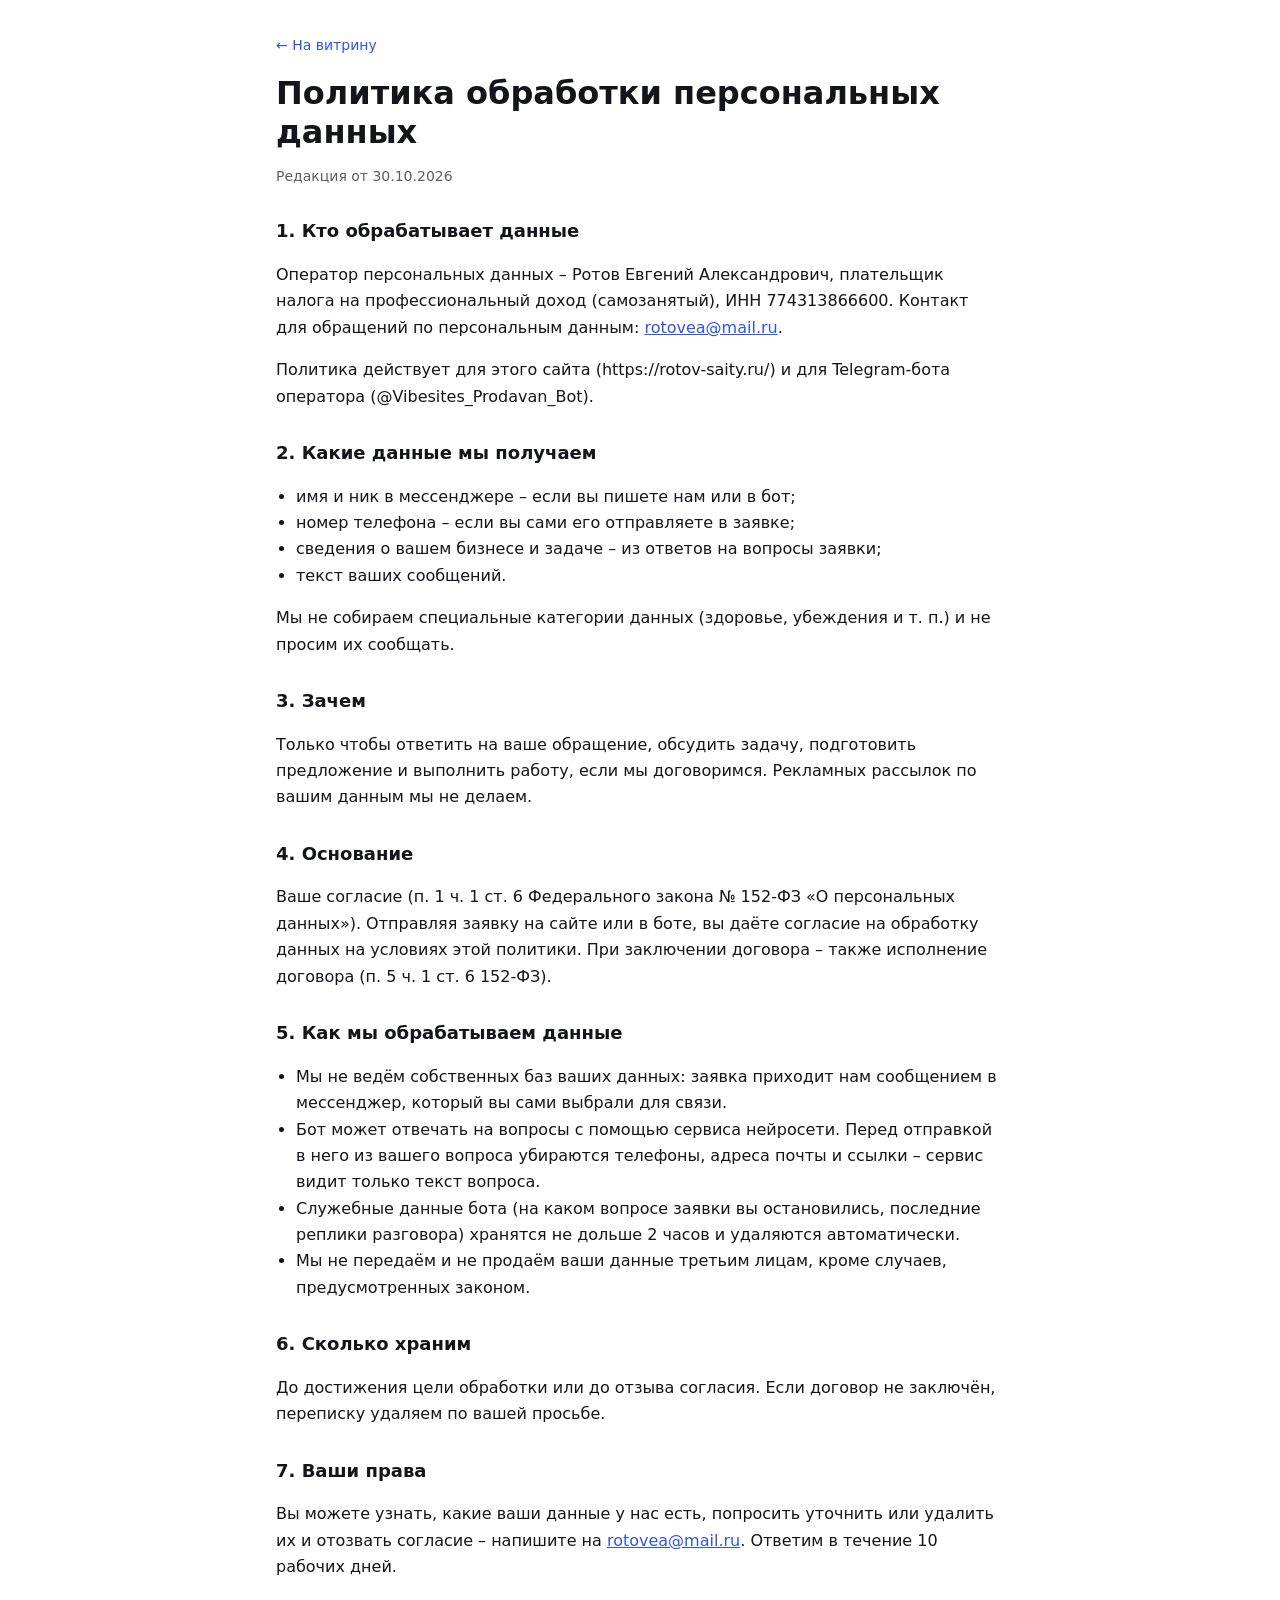
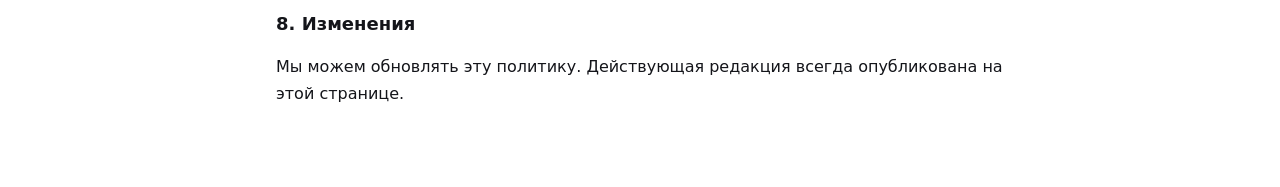
==== politika.html @ 38845d1c "Политика обработки персональных данных" ====
<!doctype html>
<html lang="ru">
<head>
<meta charset="utf-8">
<meta name="viewport" content="width=device-width, initial-scale=1">
<title>Политика обработки персональных данных – Евгений Ротов</title>
<meta name="robots" content="noindex">
<style>
:root{--accent:#2F54EB; --ink:#14151A; --soft:#F1F3FA; --line:#E7E8EE; --ink-2:#5B5D68}
*{box-sizing:border-box}
body{margin:0;background:#fff;color:var(--ink);font:400 16px/1.65 system-ui,-apple-system,"Segoe UI",Arial,sans-serif}
main{max-width:760px;margin:0 auto;padding:32px 16px 64px}
a{color:var(--accent)}
h1{font-size:clamp(24px,4vw,32px);line-height:1.2;margin:16px 0 6px}
h2{font-size:18px;margin:28px 0 8px}
p,li{color:var(--ink)}
.muted{color:var(--ink-2);font-size:14px}
.back{font-size:14px;text-decoration:none}
ul{padding-left:20px}
</style>
</head>
<body>
<main>
<a class="back" href="./">← На витрину</a>
<h1>Политика обработки персональных данных</h1>
<p class="muted">Редакция от 30.10.2026</p>

<h2>1. Кто обрабатывает данные</h2>
<p>Оператор персональных данных – Ротов Евгений Александрович, плательщик налога на профессиональный доход (самозанятый), ИНН 774313866600. Контакт для обращений по персональным данным: <a href="mailto:rotovea@mail.ru">rotovea@mail.ru</a>.</p>
<p>Политика действует для этого сайта (https://rotov-saity.ru/) и для Telegram-бота оператора (@Vibesites_Prodavan_Bot).</p>

<h2>2. Какие данные мы получаем</h2>
<ul>
<li>имя и ник в мессенджере – если вы пишете нам или в бот;</li>
<li>номер телефона – если вы сами его отправляете в заявке;</li>
<li>сведения о вашем бизнесе и задаче – из ответов на вопросы заявки;</li>
<li>текст ваших сообщений.</li>
</ul>
<p>Мы не собираем специальные категории данных (здоровье, убеждения и т. п.) и не просим их сообщать.</p>

<h2>3. Зачем</h2>
<p>Только чтобы ответить на ваше обращение, обсудить задачу, подготовить предложение и выполнить работу, если мы договоримся. Рекламных рассылок по вашим данным мы не делаем.</p>

<h2>4. Основание</h2>
<p>Ваше согласие (п. 1 ч. 1 ст. 6 Федерального закона № 152-ФЗ «О персональных данных»). Отправляя заявку на сайте или в боте, вы даёте согласие на обработку данных на условиях этой политики. При заключении договора – также исполнение договора (п. 5 ч. 1 ст. 6 152-ФЗ).</p>

<h2>5. Как мы обрабатываем данные</h2>
<ul>
<li>Мы не ведём собственных баз ваших данных: заявка приходит нам сообщением в мессенджер, который вы сами выбрали для связи.</li>
<li>Бот может отвечать на вопросы с помощью сервиса нейросети. Перед отправкой в него из вашего вопроса убираются телефоны, адреса почты и ссылки – сервис видит только текст вопроса.</li>
<li>Служебные данные бота (на каком вопросе заявки вы остановились, последние реплики разговора) хранятся не дольше 2 часов и удаляются автоматически.</li>
<li>Мы не передаём и не продаём ваши данные третьим лицам, кроме случаев, предусмотренных законом.</li>
</ul>

<h2>6. Сколько храним</h2>
<p>До достижения цели обработки или до отзыва согласия. Если договор не заключён, переписку удаляем по вашей просьбе.</p>

<h2>7. Ваши права</h2>
<p>Вы можете узнать, какие ваши данные у нас есть, попросить уточнить или удалить их и отозвать согласие – напишите на <a href="mailto:rotovea@mail.ru">rotovea@mail.ru</a>. Ответим в течение 10 рабочих дней.</p>

<h2>8. Изменения</h2>
<p>Мы можем обновлять эту политику. Действующая редакция всегда опубликована на этой странице.</p>
</main>
</body>
</html>
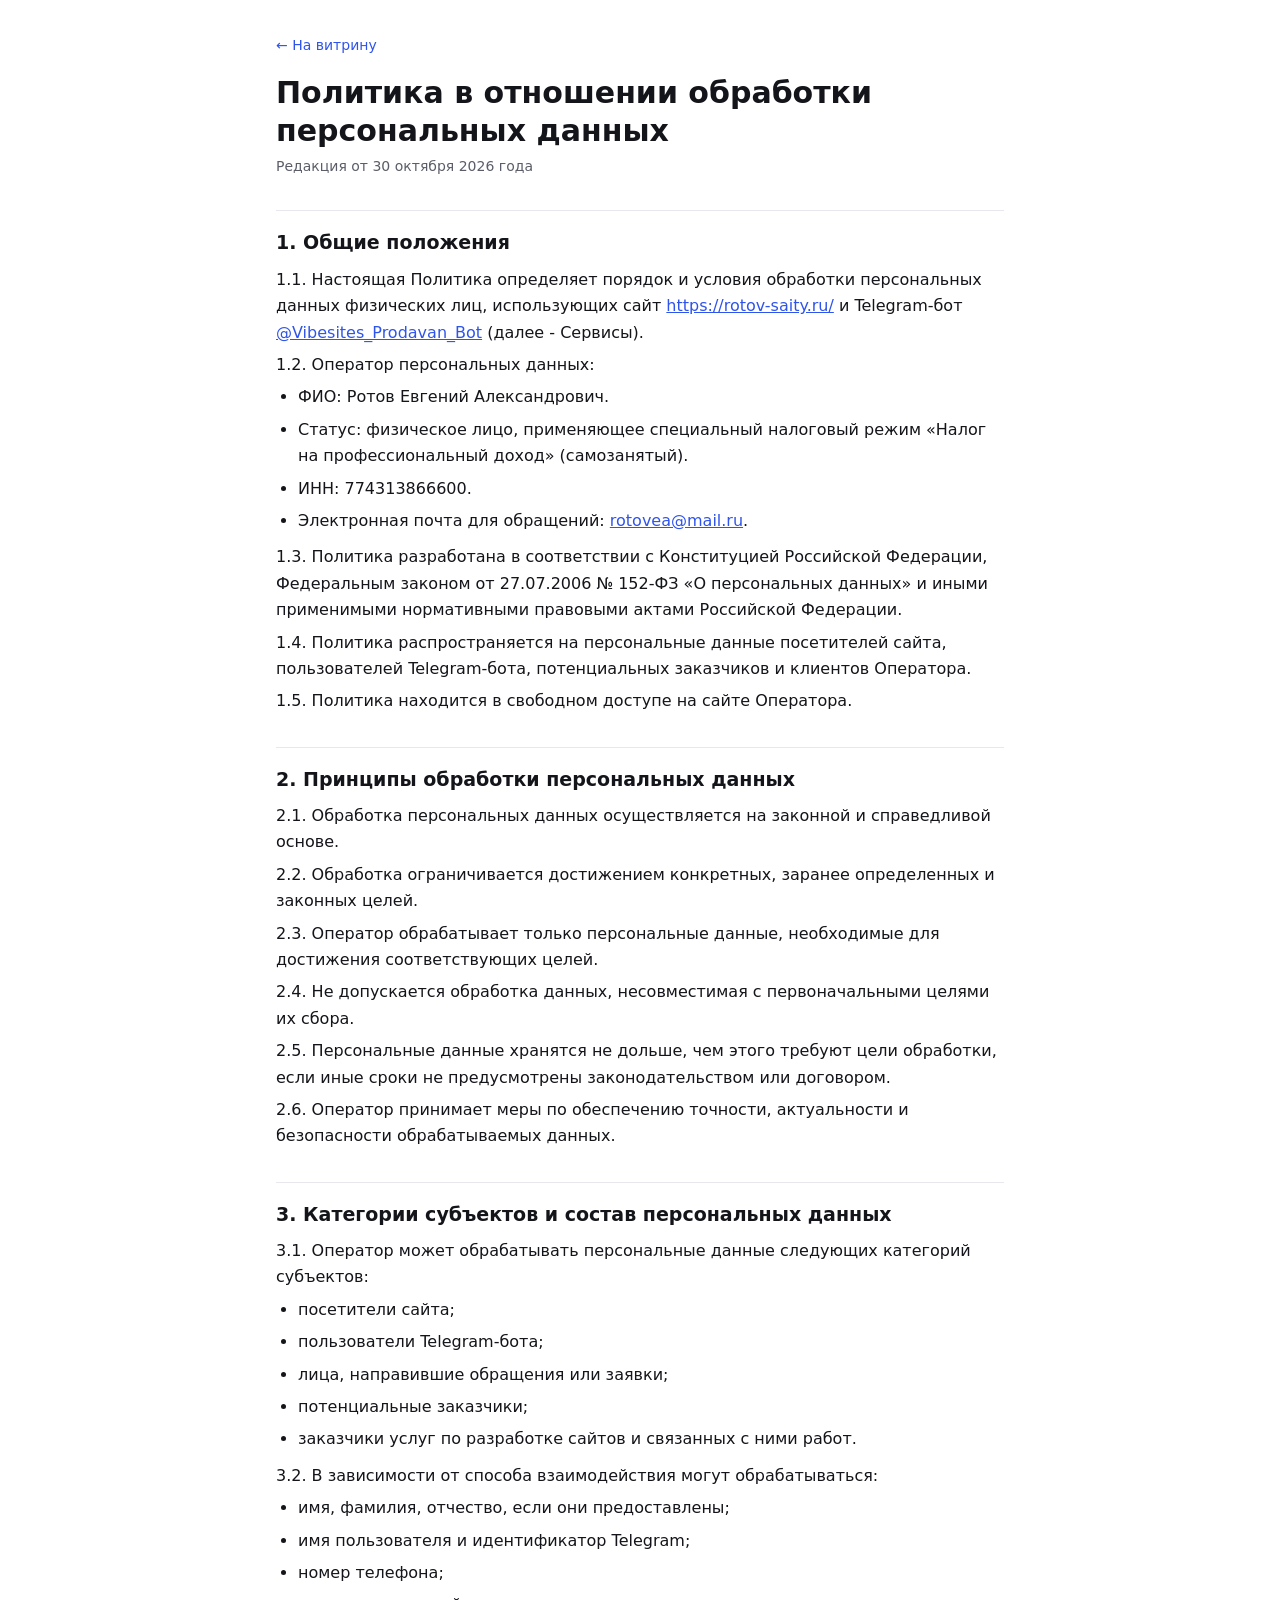
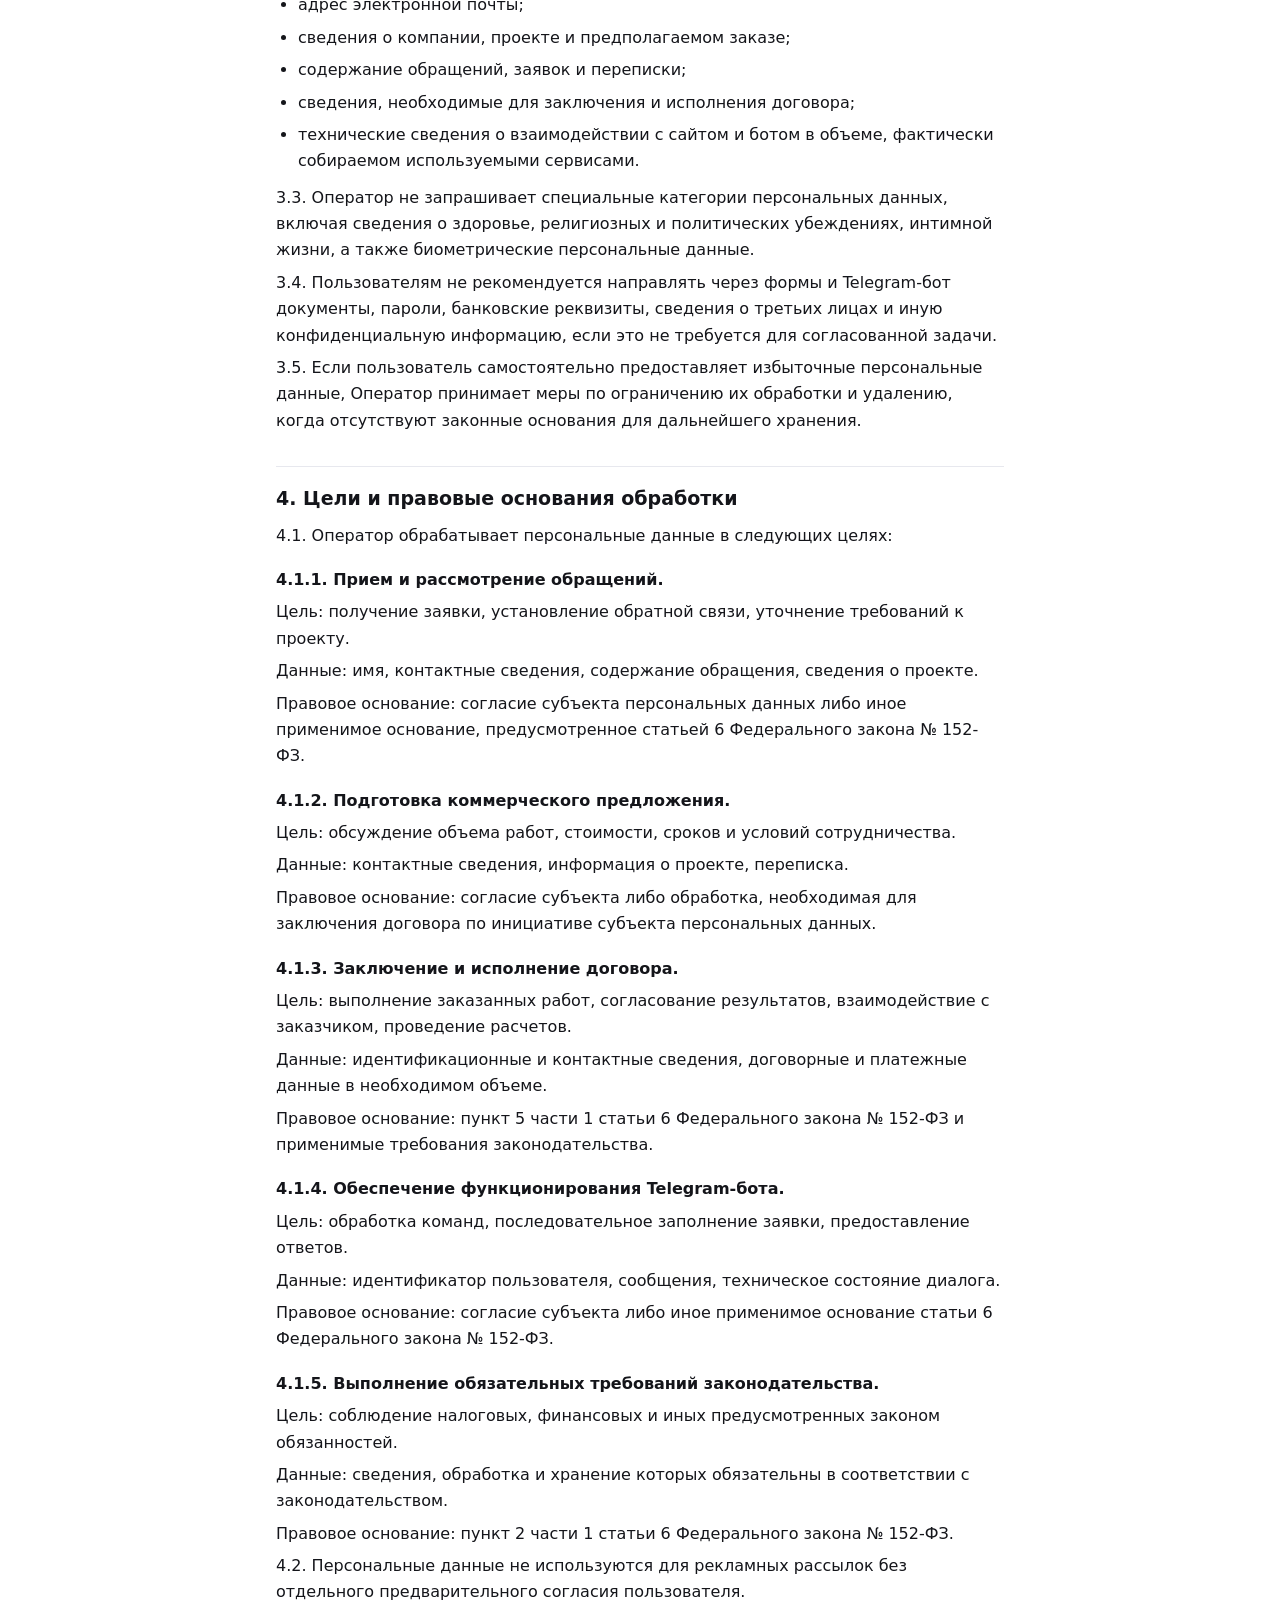
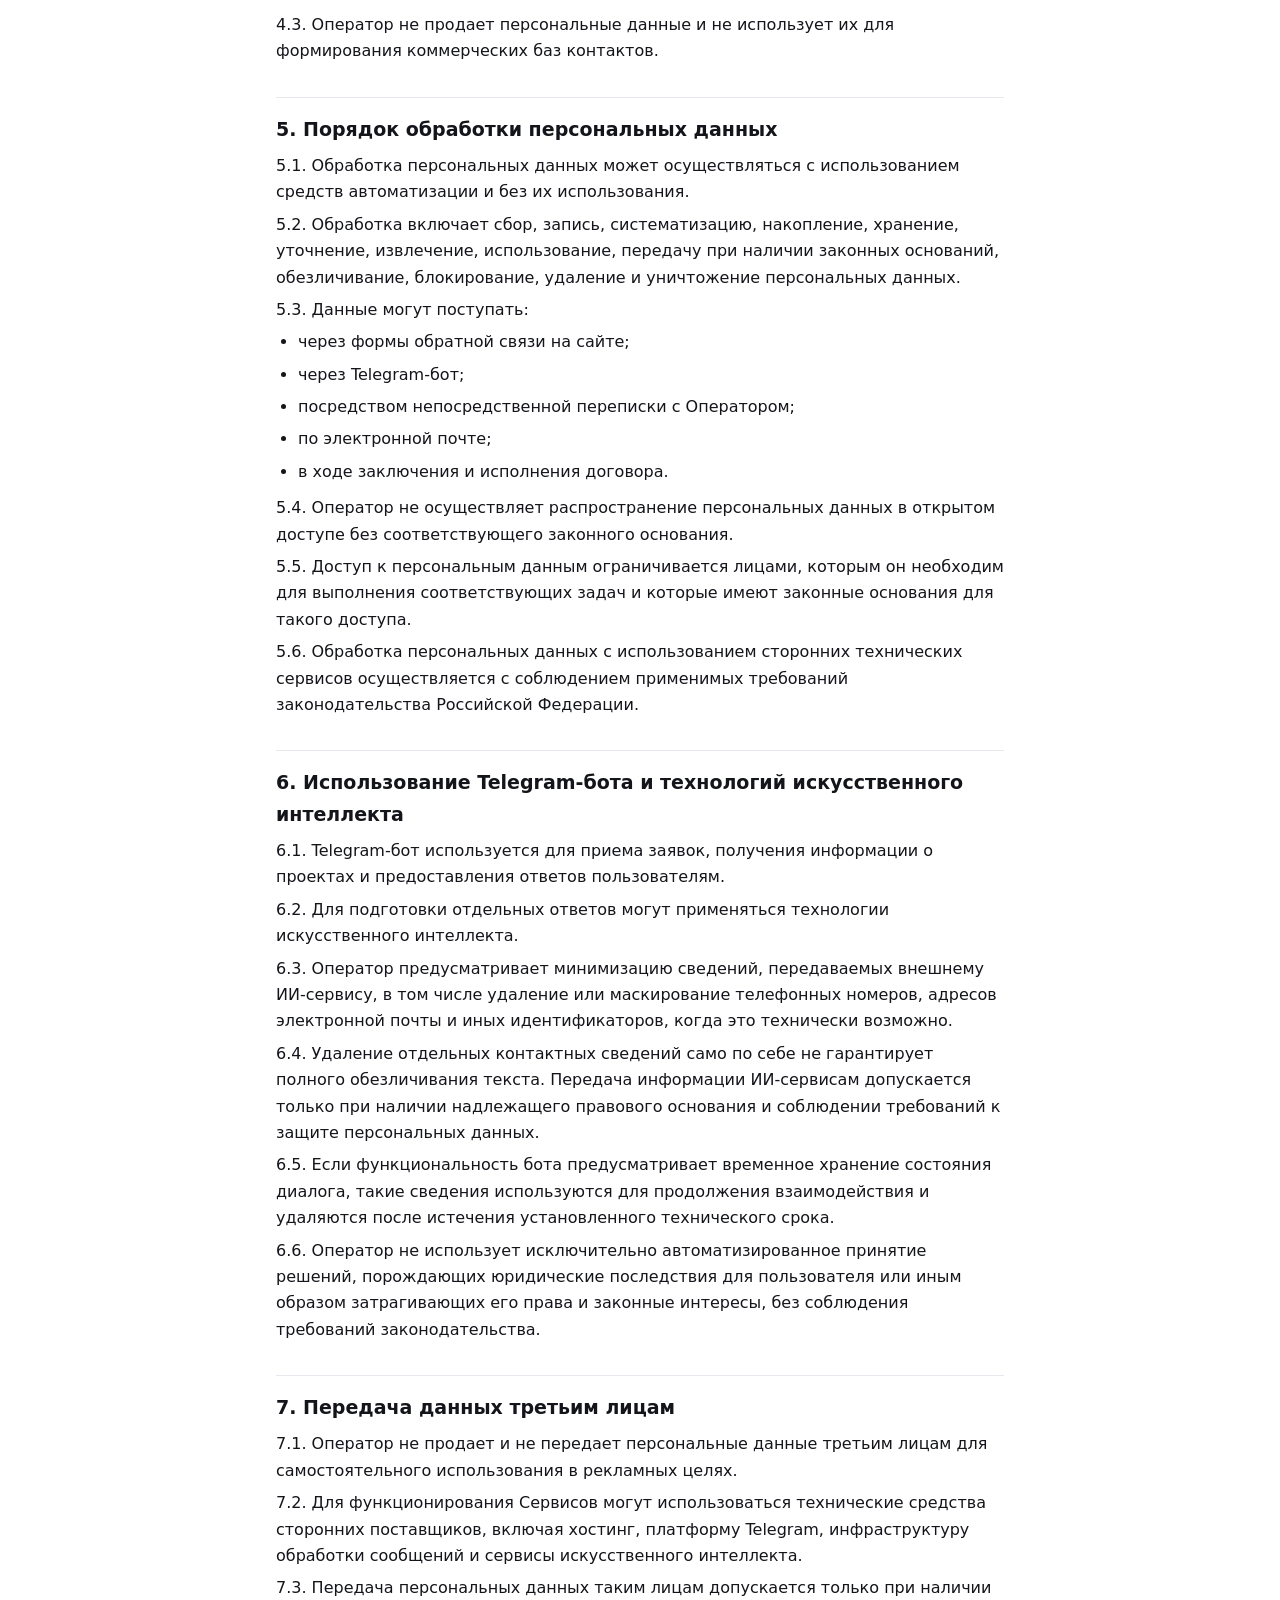
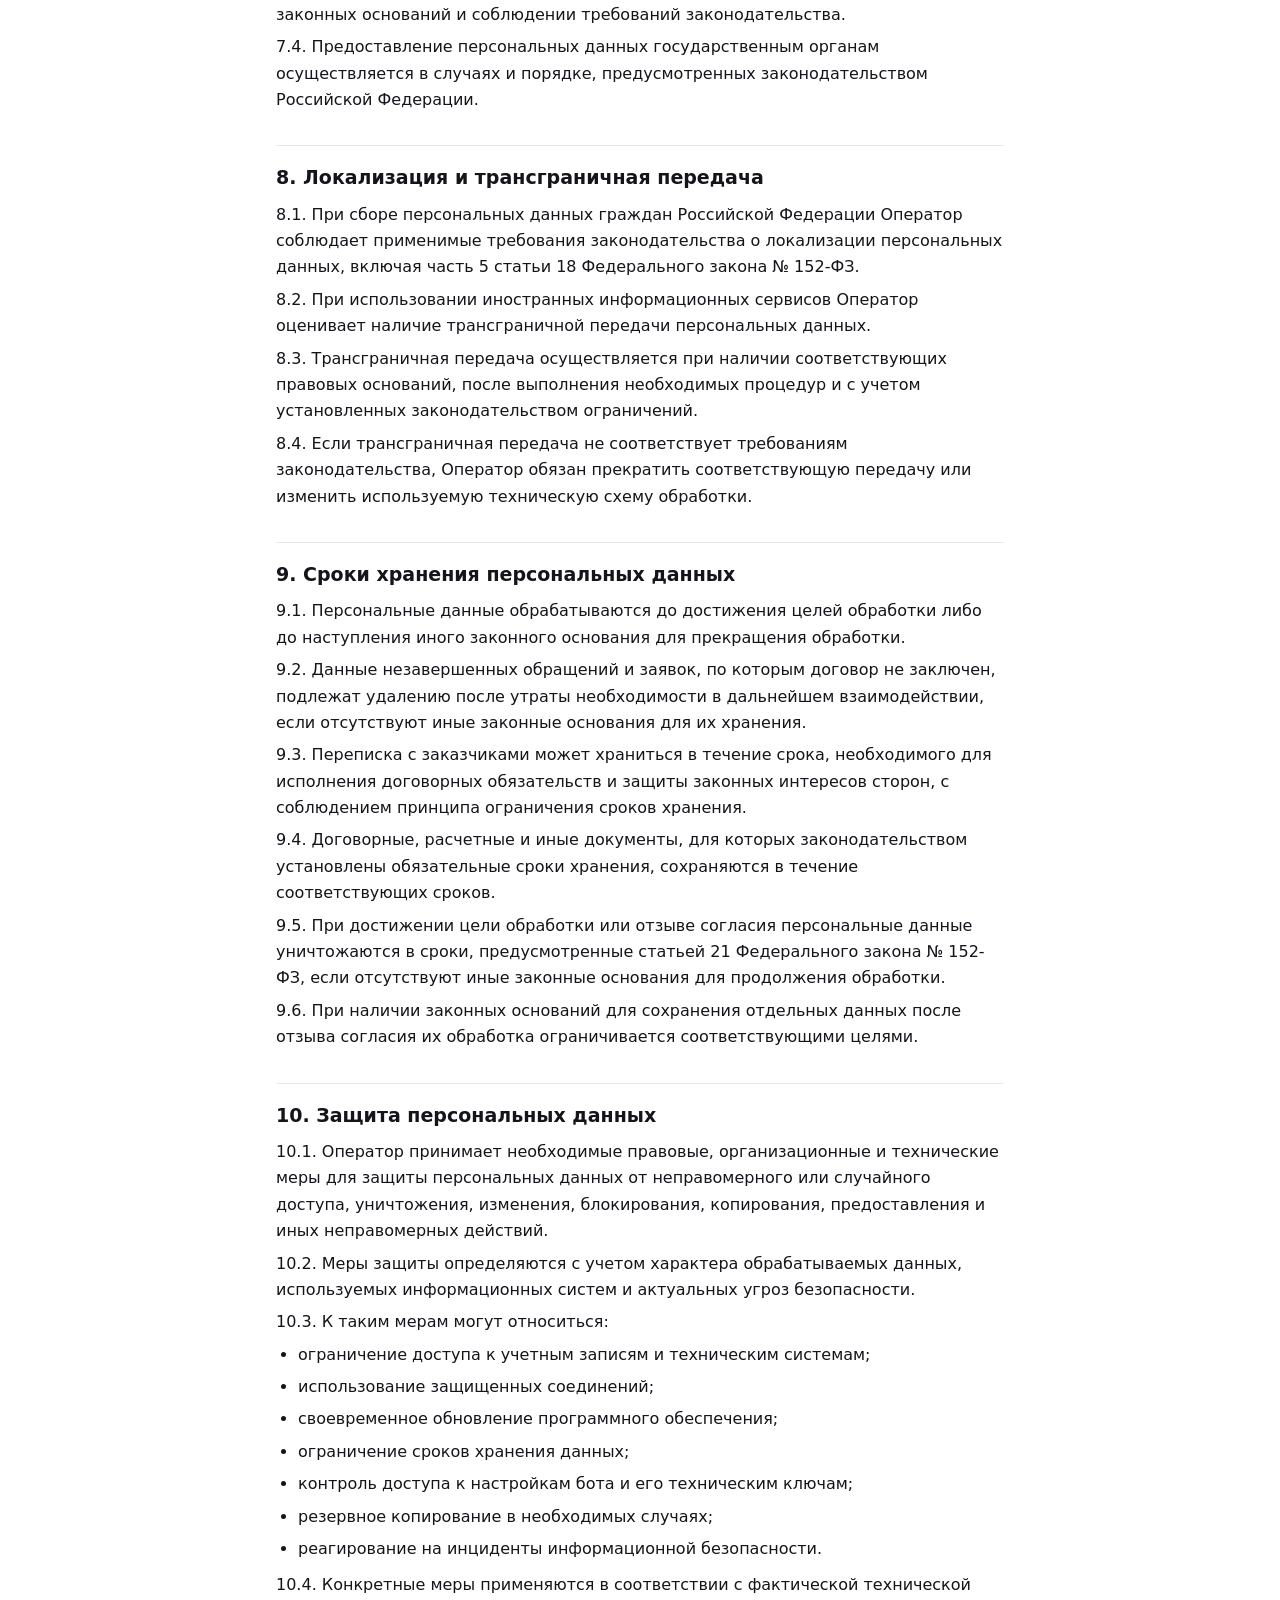
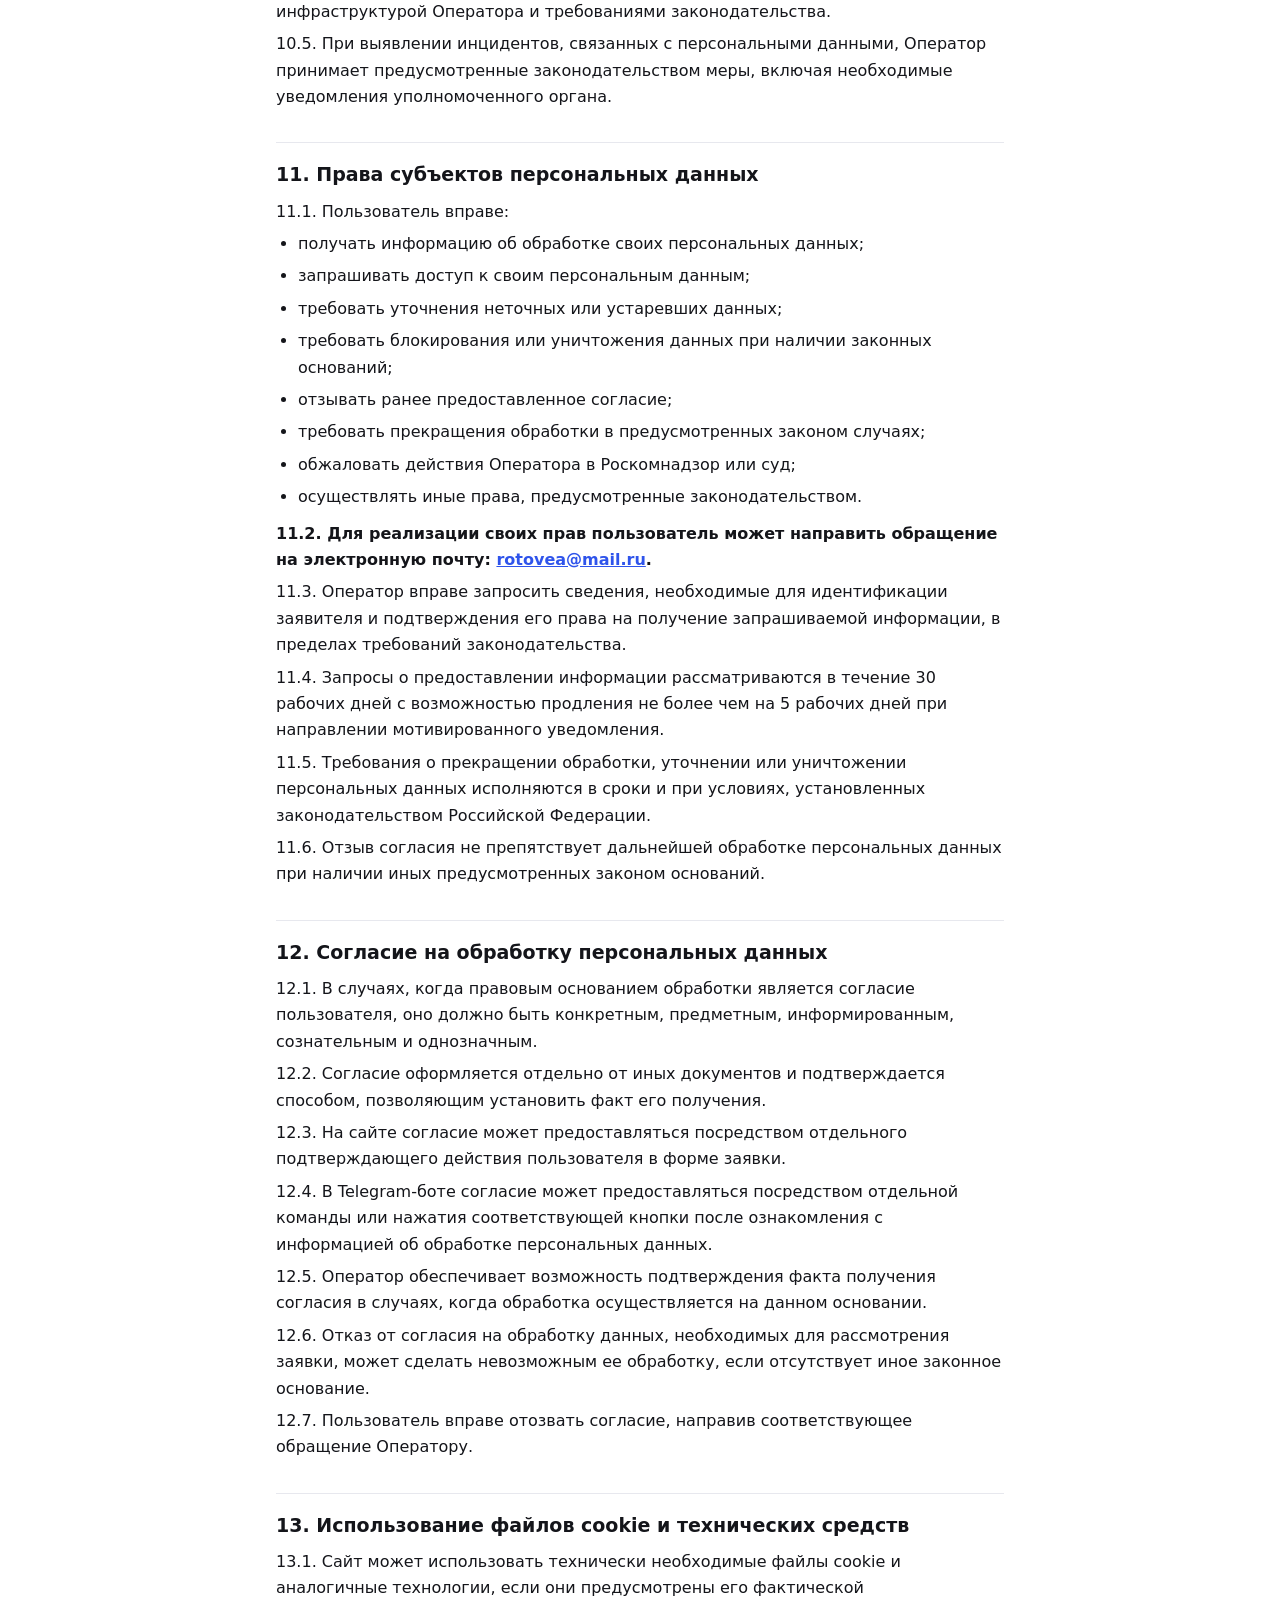
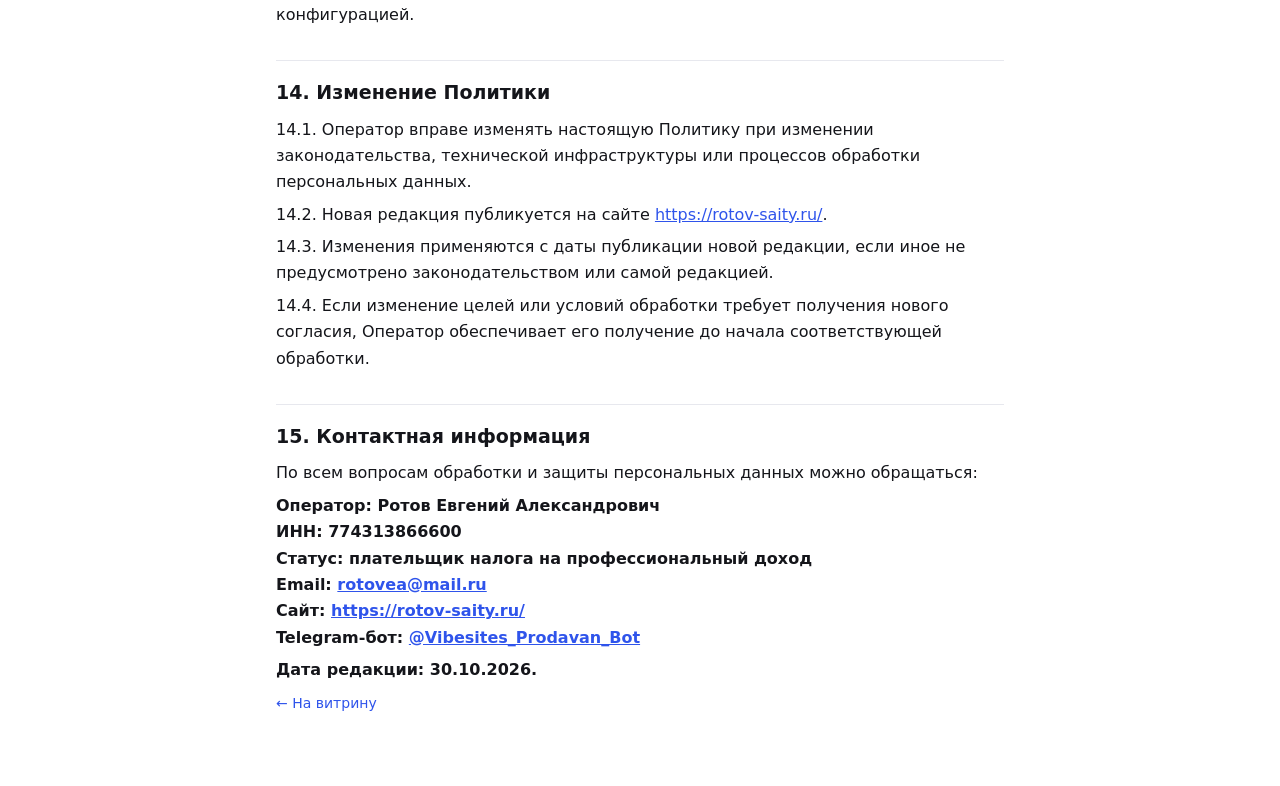
==== commit a3b5e990: "Полная политика обработки персональных данных" ====
--- a/politika.html
+++ b/politika.html
@@ -10,56 +10,177 @@
 *{box-sizing:border-box}
 body{margin:0;background:#fff;color:var(--ink);font:400 16px/1.65 system-ui,-apple-system,"Segoe UI",Arial,sans-serif}
 main{max-width:760px;margin:0 auto;padding:32px 16px 64px}
-a{color:var(--accent)}
-h1{font-size:clamp(24px,4vw,32px);line-height:1.2;margin:16px 0 6px}
-h2{font-size:18px;margin:28px 0 8px}
-p,li{color:var(--ink)}
+a{color:var(--accent);overflow-wrap:anywhere}
+h1{font-size:clamp(22px,4vw,30px);line-height:1.25;margin:16px 0 6px}
+h2{font-size:19px;margin:32px 0 8px;padding-top:16px;border-top:1px solid var(--line)}
+h3{font-size:16px;margin:18px 0 4px}
+p,li{color:var(--ink);margin:6px 0}
 .muted{color:var(--ink-2);font-size:14px}
 .back{font-size:14px;text-decoration:none}
-ul{padding-left:20px}
+ul{padding-left:22px;margin:6px 0 10px}
 </style>
 </head>
 <body>
 <main>
 <a class="back" href="./">← На витрину</a>
-<h1>Политика обработки персональных данных</h1>
-<p class="muted">Редакция от 30.10.2026</p>
-
-<h2>1. Кто обрабатывает данные</h2>
-<p>Оператор персональных данных – Ротов Евгений Александрович, плательщик налога на профессиональный доход (самозанятый), ИНН 774313866600. Контакт для обращений по персональным данным: <a href="mailto:rotovea@mail.ru">rotovea@mail.ru</a>.</p>
-<p>Политика действует для этого сайта (https://rotov-saity.ru/) и для Telegram-бота оператора (@Vibesites_Prodavan_Bot).</p>
-
-<h2>2. Какие данные мы получаем</h2>
+<h1>Политика в отношении обработки персональных данных</h1>
+<p class="muted">Редакция от 30 октября 2026 года</p>
+<h2>1. Общие положения</h2>
+<p>1.1. Настоящая Политика определяет порядок и условия обработки персональных данных физических лиц, использующих сайт <a href="https://rotov-saity.ru/">https://rotov-saity.ru/</a> и Telegram-бот <a href="https://t.me/Vibesites_Prodavan_Bot">@Vibesites_Prodavan_Bot</a> (далее - Сервисы).</p>
+<p>1.2. Оператор персональных данных:</p>
 <ul>
-<li>имя и ник в мессенджере – если вы пишете нам или в бот;</li>
-<li>номер телефона – если вы сами его отправляете в заявке;</li>
-<li>сведения о вашем бизнесе и задаче – из ответов на вопросы заявки;</li>
-<li>текст ваших сообщений.</li>
+<li>ФИО: Ротов Евгений Александрович.</li>
+<li>Статус: физическое лицо, применяющее специальный налоговый режим «Налог на профессиональный доход» (самозанятый).</li>
+<li>ИНН: 774313866600.</li>
+<li>Электронная почта для обращений: <a href="mailto:rotovea@mail.ru">rotovea@mail.ru</a>.</li>
 </ul>
-<p>Мы не собираем специальные категории данных (здоровье, убеждения и т. п.) и не просим их сообщать.</p>
-
-<h2>3. Зачем</h2>
-<p>Только чтобы ответить на ваше обращение, обсудить задачу, подготовить предложение и выполнить работу, если мы договоримся. Рекламных рассылок по вашим данным мы не делаем.</p>
-
-<h2>4. Основание</h2>
-<p>Ваше согласие (п. 1 ч. 1 ст. 6 Федерального закона № 152-ФЗ «О персональных данных»). Отправляя заявку на сайте или в боте, вы даёте согласие на обработку данных на условиях этой политики. При заключении договора – также исполнение договора (п. 5 ч. 1 ст. 6 152-ФЗ).</p>
-
-<h2>5. Как мы обрабатываем данные</h2>
+<p>1.3. Политика разработана в соответствии с Конституцией Российской Федерации, Федеральным законом от 27.07.2006 № 152-ФЗ «О персональных данных» и иными применимыми нормативными правовыми актами Российской Федерации.</p>
+<p>1.4. Политика распространяется на персональные данные посетителей сайта, пользователей Telegram-бота, потенциальных заказчиков и клиентов Оператора.</p>
+<p>1.5. Политика находится в свободном доступе на сайте Оператора.</p>
+<h2>2. Принципы обработки персональных данных</h2>
+<p>2.1. Обработка персональных данных осуществляется на законной и справедливой основе.</p>
+<p>2.2. Обработка ограничивается достижением конкретных, заранее определенных и законных целей.</p>
+<p>2.3. Оператор обрабатывает только персональные данные, необходимые для достижения соответствующих целей.</p>
+<p>2.4. Не допускается обработка данных, несовместимая с первоначальными целями их сбора.</p>
+<p>2.5. Персональные данные хранятся не дольше, чем этого требуют цели обработки, если иные сроки не предусмотрены законодательством или договором.</p>
+<p>2.6. Оператор принимает меры по обеспечению точности, актуальности и безопасности обрабатываемых данных.</p>
+<h2>3. Категории субъектов и состав персональных данных</h2>
+<p>3.1. Оператор может обрабатывать персональные данные следующих категорий субъектов:</p>
 <ul>
-<li>Мы не ведём собственных баз ваших данных: заявка приходит нам сообщением в мессенджер, который вы сами выбрали для связи.</li>
-<li>Бот может отвечать на вопросы с помощью сервиса нейросети. Перед отправкой в него из вашего вопроса убираются телефоны, адреса почты и ссылки – сервис видит только текст вопроса.</li>
-<li>Служебные данные бота (на каком вопросе заявки вы остановились, последние реплики разговора) хранятся не дольше 2 часов и удаляются автоматически.</li>
-<li>Мы не передаём и не продаём ваши данные третьим лицам, кроме случаев, предусмотренных законом.</li>
+<li>посетители сайта;</li>
+<li>пользователи Telegram-бота;</li>
+<li>лица, направившие обращения или заявки;</li>
+<li>потенциальные заказчики;</li>
+<li>заказчики услуг по разработке сайтов и связанных с ними работ.</li>
 </ul>
-
-<h2>6. Сколько храним</h2>
-<p>До достижения цели обработки или до отзыва согласия. Если договор не заключён, переписку удаляем по вашей просьбе.</p>
-
-<h2>7. Ваши права</h2>
-<p>Вы можете узнать, какие ваши данные у нас есть, попросить уточнить или удалить их и отозвать согласие – напишите на <a href="mailto:rotovea@mail.ru">rotovea@mail.ru</a>. Ответим в течение 10 рабочих дней.</p>
-
-<h2>8. Изменения</h2>
-<p>Мы можем обновлять эту политику. Действующая редакция всегда опубликована на этой странице.</p>
+<p>3.2. В зависимости от способа взаимодействия могут обрабатываться:</p>
+<ul>
+<li>имя, фамилия, отчество, если они предоставлены;</li>
+<li>имя пользователя и идентификатор Telegram;</li>
+<li>номер телефона;</li>
+<li>адрес электронной почты;</li>
+<li>сведения о компании, проекте и предполагаемом заказе;</li>
+<li>содержание обращений, заявок и переписки;</li>
+<li>сведения, необходимые для заключения и исполнения договора;</li>
+<li>технические сведения о взаимодействии с сайтом и ботом в объеме, фактически собираемом используемыми сервисами.</li>
+</ul>
+<p>3.3. Оператор не запрашивает специальные категории персональных данных, включая сведения о здоровье, религиозных и политических убеждениях, интимной жизни, а также биометрические персональные данные.</p>
+<p>3.4. Пользователям не рекомендуется направлять через формы и Telegram-бот документы, пароли, банковские реквизиты, сведения о третьих лицах и иную конфиденциальную информацию, если это не требуется для согласованной задачи.</p>
+<p>3.5. Если пользователь самостоятельно предоставляет избыточные персональные данные, Оператор принимает меры по ограничению их обработки и удалению, когда отсутствуют законные основания для дальнейшего хранения.</p>
+<h2>4. Цели и правовые основания обработки</h2>
+<p>4.1. Оператор обрабатывает персональные данные в следующих целях:</p>
+<h3>4.1.1. Прием и рассмотрение обращений.</h3>
+<p>Цель: получение заявки, установление обратной связи, уточнение требований к проекту.</p>
+<p>Данные: имя, контактные сведения, содержание обращения, сведения о проекте.</p>
+<p>Правовое основание: согласие субъекта персональных данных либо иное применимое основание, предусмотренное статьей 6 Федерального закона № 152-ФЗ.</p>
+<h3>4.1.2. Подготовка коммерческого предложения.</h3>
+<p>Цель: обсуждение объема работ, стоимости, сроков и условий сотрудничества.</p>
+<p>Данные: контактные сведения, информация о проекте, переписка.</p>
+<p>Правовое основание: согласие субъекта либо обработка, необходимая для заключения договора по инициативе субъекта персональных данных.</p>
+<h3>4.1.3. Заключение и исполнение договора.</h3>
+<p>Цель: выполнение заказанных работ, согласование результатов, взаимодействие с заказчиком, проведение расчетов.</p>
+<p>Данные: идентификационные и контактные сведения, договорные и платежные данные в необходимом объеме.</p>
+<p>Правовое основание: пункт 5 части 1 статьи 6 Федерального закона № 152-ФЗ и применимые требования законодательства.</p>
+<h3>4.1.4. Обеспечение функционирования Telegram-бота.</h3>
+<p>Цель: обработка команд, последовательное заполнение заявки, предоставление ответов.</p>
+<p>Данные: идентификатор пользователя, сообщения, техническое состояние диалога.</p>
+<p>Правовое основание: согласие субъекта либо иное применимое основание статьи 6 Федерального закона № 152-ФЗ.</p>
+<h3>4.1.5. Выполнение обязательных требований законодательства.</h3>
+<p>Цель: соблюдение налоговых, финансовых и иных предусмотренных законом обязанностей.</p>
+<p>Данные: сведения, обработка и хранение которых обязательны в соответствии с законодательством.</p>
+<p>Правовое основание: пункт 2 части 1 статьи 6 Федерального закона № 152-ФЗ.</p>
+<p>4.2. Персональные данные не используются для рекламных рассылок без отдельного предварительного согласия пользователя.</p>
+<p>4.3. Оператор не продает персональные данные и не использует их для формирования коммерческих баз контактов.</p>
+<h2>5. Порядок обработки персональных данных</h2>
+<p>5.1. Обработка персональных данных может осуществляться с использованием средств автоматизации и без их использования.</p>
+<p>5.2. Обработка включает сбор, запись, систематизацию, накопление, хранение, уточнение, извлечение, использование, передачу при наличии законных оснований, обезличивание, блокирование, удаление и уничтожение персональных данных.</p>
+<p>5.3. Данные могут поступать:</p>
+<ul>
+<li>через формы обратной связи на сайте;</li>
+<li>через Telegram-бот;</li>
+<li>посредством непосредственной переписки с Оператором;</li>
+<li>по электронной почте;</li>
+<li>в ходе заключения и исполнения договора.</li>
+</ul>
+<p>5.4. Оператор не осуществляет распространение персональных данных в открытом доступе без соответствующего законного основания.</p>
+<p>5.5. Доступ к персональным данным ограничивается лицами, которым он необходим для выполнения соответствующих задач и которые имеют законные основания для такого доступа.</p>
+<p>5.6. Обработка персональных данных с использованием сторонних технических сервисов осуществляется с соблюдением применимых требований законодательства Российской Федерации.</p>
+<h2>6. Использование Telegram-бота и технологий искусственного интеллекта</h2>
+<p>6.1. Telegram-бот используется для приема заявок, получения информации о проектах и предоставления ответов пользователям.</p>
+<p>6.2. Для подготовки отдельных ответов могут применяться технологии искусственного интеллекта.</p>
+<p>6.3. Оператор предусматривает минимизацию сведений, передаваемых внешнему ИИ-сервису, в том числе удаление или маскирование телефонных номеров, адресов электронной почты и иных идентификаторов, когда это технически возможно.</p>
+<p>6.4. Удаление отдельных контактных сведений само по себе не гарантирует полного обезличивания текста. Передача информации ИИ-сервисам допускается только при наличии надлежащего правового основания и соблюдении требований к защите персональных данных.</p>
+<p>6.5. Если функциональность бота предусматривает временное хранение состояния диалога, такие сведения используются для продолжения взаимодействия и удаляются после истечения установленного технического срока.</p>
+<p>6.6. Оператор не использует исключительно автоматизированное принятие решений, порождающих юридические последствия для пользователя или иным образом затрагивающих его права и законные интересы, без соблюдения требований законодательства.</p>
+<h2>7. Передача данных третьим лицам</h2>
+<p>7.1. Оператор не продает и не передает персональные данные третьим лицам для самостоятельного использования в рекламных целях.</p>
+<p>7.2. Для функционирования Сервисов могут использоваться технические средства сторонних поставщиков, включая хостинг, платформу Telegram, инфраструктуру обработки сообщений и сервисы искусственного интеллекта.</p>
+<p>7.3. Передача персональных данных таким лицам допускается только при наличии законных оснований и соблюдении требований законодательства.</p>
+<p>7.4. Предоставление персональных данных государственным органам осуществляется в случаях и порядке, предусмотренных законодательством Российской Федерации.</p>
+<h2>8. Локализация и трансграничная передача</h2>
+<p>8.1. При сборе персональных данных граждан Российской Федерации Оператор соблюдает применимые требования законодательства о локализации персональных данных, включая часть 5 статьи 18 Федерального закона № 152-ФЗ.</p>
+<p>8.2. При использовании иностранных информационных сервисов Оператор оценивает наличие трансграничной передачи персональных данных.</p>
+<p>8.3. Трансграничная передача осуществляется при наличии соответствующих правовых оснований, после выполнения необходимых процедур и с учетом установленных законодательством ограничений.</p>
+<p>8.4. Если трансграничная передача не соответствует требованиям законодательства, Оператор обязан прекратить соответствующую передачу или изменить используемую техническую схему обработки.</p>
+<h2>9. Сроки хранения персональных данных</h2>
+<p>9.1. Персональные данные обрабатываются до достижения целей обработки либо до наступления иного законного основания для прекращения обработки.</p>
+<p>9.2. Данные незавершенных обращений и заявок, по которым договор не заключен, подлежат удалению после утраты необходимости в дальнейшем взаимодействии, если отсутствуют иные законные основания для их хранения.</p>
+<p>9.3. Переписка с заказчиками может храниться в течение срока, необходимого для исполнения договорных обязательств и защиты законных интересов сторон, с соблюдением принципа ограничения сроков хранения.</p>
+<p>9.4. Договорные, расчетные и иные документы, для которых законодательством установлены обязательные сроки хранения, сохраняются в течение соответствующих сроков.</p>
+<p>9.5. При достижении цели обработки или отзыве согласия персональные данные уничтожаются в сроки, предусмотренные статьей 21 Федерального закона № 152-ФЗ, если отсутствуют иные законные основания для продолжения обработки.</p>
+<p>9.6. При наличии законных оснований для сохранения отдельных данных после отзыва согласия их обработка ограничивается соответствующими целями.</p>
+<h2>10. Защита персональных данных</h2>
+<p>10.1. Оператор принимает необходимые правовые, организационные и технические меры для защиты персональных данных от неправомерного или случайного доступа, уничтожения, изменения, блокирования, копирования, предоставления и иных неправомерных действий.</p>
+<p>10.2. Меры защиты определяются с учетом характера обрабатываемых данных, используемых информационных систем и актуальных угроз безопасности.</p>
+<p>10.3. К таким мерам могут относиться:</p>
+<ul>
+<li>ограничение доступа к учетным записям и техническим системам;</li>
+<li>использование защищенных соединений;</li>
+<li>своевременное обновление программного обеспечения;</li>
+<li>ограничение сроков хранения данных;</li>
+<li>контроль доступа к настройкам бота и его техническим ключам;</li>
+<li>резервное копирование в необходимых случаях;</li>
+<li>реагирование на инциденты информационной безопасности.</li>
+</ul>
+<p>10.4. Конкретные меры применяются в соответствии с фактической технической инфраструктурой Оператора и требованиями законодательства.</p>
+<p>10.5. При выявлении инцидентов, связанных с персональными данными, Оператор принимает предусмотренные законодательством меры, включая необходимые уведомления уполномоченного органа.</p>
+<h2>11. Права субъектов персональных данных</h2>
+<p>11.1. Пользователь вправе:</p>
+<ul>
+<li>получать информацию об обработке своих персональных данных;</li>
+<li>запрашивать доступ к своим персональным данным;</li>
+<li>требовать уточнения неточных или устаревших данных;</li>
+<li>требовать блокирования или уничтожения данных при наличии законных оснований;</li>
+<li>отзывать ранее предоставленное согласие;</li>
+<li>требовать прекращения обработки в предусмотренных законом случаях;</li>
+<li>обжаловать действия Оператора в Роскомнадзор или суд;</li>
+<li>осуществлять иные права, предусмотренные законодательством.</li>
+</ul>
+<p><strong>11.2. Для реализации своих прав пользователь может направить обращение на электронную почту: <a href="mailto:rotovea@mail.ru">rotovea@mail.ru</a>.</strong></p>
+<p>11.3. Оператор вправе запросить сведения, необходимые для идентификации заявителя и подтверждения его права на получение запрашиваемой информации, в пределах требований законодательства.</p>
+<p>11.4. Запросы о предоставлении информации рассматриваются в течение 30 рабочих дней с возможностью продления не более чем на 5 рабочих дней при направлении мотивированного уведомления.</p>
+<p>11.5. Требования о прекращении обработки, уточнении или уничтожении персональных данных исполняются в сроки и при условиях, установленных законодательством Российской Федерации.</p>
+<p>11.6. Отзыв согласия не препятствует дальнейшей обработке персональных данных при наличии иных предусмотренных законом оснований.</p>
+<h2>12. Согласие на обработку персональных данных</h2>
+<p>12.1. В случаях, когда правовым основанием обработки является согласие пользователя, оно должно быть конкретным, предметным, информированным, сознательным и однозначным.</p>
+<p>12.2. Согласие оформляется отдельно от иных документов и подтверждается способом, позволяющим установить факт его получения.</p>
+<p>12.3. На сайте согласие может предоставляться посредством отдельного подтверждающего действия пользователя в форме заявки.</p>
+<p>12.4. В Telegram-боте согласие может предоставляться посредством отдельной команды или нажатия соответствующей кнопки после ознакомления с информацией об обработке персональных данных.</p>
+<p>12.5. Оператор обеспечивает возможность подтверждения факта получения согласия в случаях, когда обработка осуществляется на данном основании.</p>
+<p>12.6. Отказ от согласия на обработку данных, необходимых для рассмотрения заявки, может сделать невозможным ее обработку, если отсутствует иное законное основание.</p>
+<p>12.7. Пользователь вправе отозвать согласие, направив соответствующее обращение Оператору.</p>
+<h2>13. Использование файлов cookie и технических средств</h2>
+<p>13.1. Сайт может использовать технически необходимые файлы cookie и аналогичные технологии, если они предусмотрены его фактической конфигурацией.</p>
+<h2>14. Изменение Политики</h2>
+<p>14.1. Оператор вправе изменять настоящую Политику при изменении законодательства, технической инфраструктуры или процессов обработки персональных данных.</p>
+<p>14.2. Новая редакция публикуется на сайте <a href="https://rotov-saity.ru/">https://rotov-saity.ru/</a>.</p>
+<p>14.3. Изменения применяются с даты публикации новой редакции, если иное не предусмотрено законодательством или самой редакцией.</p>
+<p>14.4. Если изменение целей или условий обработки требует получения нового согласия, Оператор обеспечивает его получение до начала соответствующей обработки.</p>
+<h2>15. Контактная информация</h2>
+<p>По всем вопросам обработки и защиты персональных данных можно обращаться:</p>
+<p><strong>Оператор: Ротов Евгений Александрович<br>ИНН: 774313866600<br>Статус: плательщик налога на профессиональный доход<br>Email: <a href="mailto:rotovea@mail.ru">rotovea@mail.ru</a><br>Сайт: <a href="https://rotov-saity.ru/">https://rotov-saity.ru/</a><br>Telegram-бот: <a href="https://t.me/Vibesites_Prodavan_Bot">@Vibesites_Prodavan_Bot</a></strong></p>
+<p><strong>Дата редакции: 30.10.2026.</strong></p>
+<p><a class="back" href="./">← На витрину</a></p>
 </main>
 </body>
 </html>
